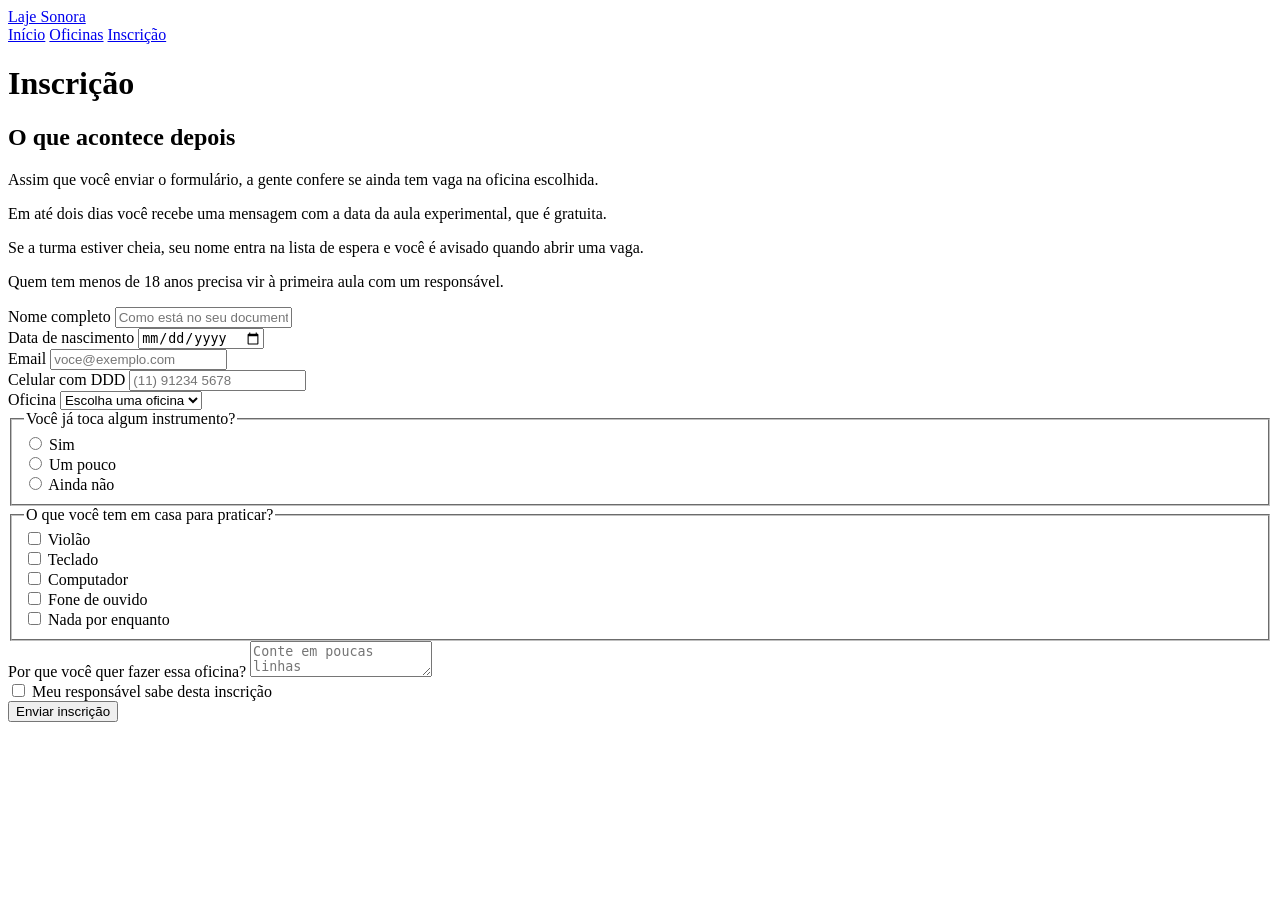
==== inscricao.html @ 4d18025b "Formulário de inscrição" ====
<!DOCTYPE html>
<html lang="pt-BR">
<head>
    <meta charset="UTF-8">
    <meta name="viewport" content="width=device-width, initial-scale=1.0">
    <link rel="stylesheet" href="./inscricao.css">
    <link rel="preconnect" href="https://fonts.googleapis.com">
    <link rel="preconnect" href="https://fonts.gstatic.com" crossorigin>
    <link href="https://fonts.googleapis.com/css2?family=Archivo:ital,wght@0,100..900;1,100..900&family=Big+Shoulders:opsz,wght@10..72,100..900&display=swap" rel="stylesheet">
    <title>Laje Sonora | Inscrição</title>
</head>
<body>
    <header class="conteudo topo">
        <a href="./index.html" class="logo">Laje Sonora</a>
        <nav class="menu">
            <a href="./index.html">Início</a>
            <a href="./oficinas.html">Oficinas</a>
            <a href="./inscricao.html" class="atual">Inscrição</a>
        </nav>
    </header>

    <main class="conteudo">
        <h1 class="titulo-pagina">Inscrição</h1>

        <div class="inscricao">
            <section class="explicacao">
                <h2>O que acontece depois</h2>

                <p>Assim que você enviar o formulário, a gente confere se ainda tem vaga na oficina escolhida.</p>

                <p>Em até dois dias você recebe uma mensagem com a data da aula experimental, que é gratuita.</p>

                <p>Se a turma estiver cheia, seu nome entra na lista de espera e você é avisado quando abrir uma vaga.</p>

                <p class="aviso">Quem tem menos de 18 anos precisa vir à primeira aula com um responsável.</p>
            </section>
            <form class="formulario action="#" method="post"">
                 <div class="linha">
                    <div class="campo">
                        <label for="nome">Nome completo</label>
                        <input type="text"
                            id="nome"
                            name="nome"
                            placeholder="Como está no seu documento"
                            required>
                    </div>
                     <div class="campo">
                        <label for="nascimento">Data de nascimento</label>
                         <input type="date"
                            id="nascimento"
                            name="nascimento"
                            required>
                    </div>
                    <div class="linha">
                    <div class="campo">
                        <label for="email">Email</label>
                        <input type="email"
                            id="email"
                            name="email"
                            placeholder="voce@exemplo.com"
                            required>
                    </div>
                    <div class="campo">
                        <label for="telefone">Celular com DDD</label>
                        <input type="tel"
                            id="telefone"
                            name="telefone"
                            placeholder="(11) 91234 5678"
                            required>
                    </div>
                </div>
                <div class="campo">
                    <label for="oficina">Oficina</label>
                    <select id="oficina" name="oficina" required>
                        <option value="">Escolha uma oficina</option>
                        <option value="violao">Violão do zero</option>
                        <option value="beats">Produção de beats</option>
                        <option value="canto">Canto em grupo</option>
                        <option value="teclado">Teclado e harmonia</option>
                        <option value="bateria">Bateria e percussão</option>
                        <option value="gravacao">Gravação no celular</option>
                    </select>
                </div>
                <fieldset class="grupo">
                    <legend>Você já toca algum instrumento?</legend>
                    <div class="opcoes">
                        <div class="opcao">
                            <input type="radio" id="tocaSim" name="toca" value="sim">
                            <label for="tocaSim">Sim</label>
                        </div>
                        <div class="opcao">
                            <input type="radio" id="tocaPouco" name="toca" value="pouco">
                            <label for="tocaPouco">Um pouco</label>
                        </div>
                        <div class="opcao">
                            <input type="radio" id="tocaNao" name="toca" value="nao">
                            <label for="tocaNao">Ainda não</label>
                        </div>
                    </div>
                </fieldset>
                <fieldset class="grupo">
                    <legend>O que você tem em casa para praticar?</legend>
                    <div class="opcoes">
                        <div class="opcao">
                            <input type="checkbox" id="temViolao" name="tem" value="violao">
                            <label for="temViolao">Violão</label>
                        </div>
                        <div class="opcao">
                            <input type="checkbox" id="temTeclado" name="tem" value="teclado">
                            <label for="temTeclado">Teclado</label>
                        </div>
                        <div class="opcao">
                            <input type="checkbox" id="temComputador" name="tem" value="computador">
                            <label for="temComputador">Computador</label>
                        </div>
                        <div class="opcao">
                            <input type="checkbox" id="temFone" name="tem" value="fone">
                            <label for="temFone">Fone de ouvido</label>
                        </div>
                        <div class="opcao">
                            <input type="checkbox" id="temNada" name="tem" value="nada">
                            <label for="temNada">Nada por enquanto</label>
                        </div>
                    </div>
                </fieldset>
                <div class="campo">
                    <label for="motivo">Por que você quer fazer essa oficina?</label>
                    <textarea id="motivo"
                        name="motivo"
                        placeholder="Conte em poucas linhas"
                    ></textarea>
                </div>
                <div class="opcao">
                    <input type="checkbox"
                        id="responsavel"
                        name="responsavel"
                        required>
                    <label for="responsavel">Meu responsável sabe desta inscrição</label>
                </div>
                <div>
                    <button class="botao" type="submit">Enviar inscrição</button>
                </div>
            </form>
        </div>
    </main>   
</body>
</html>
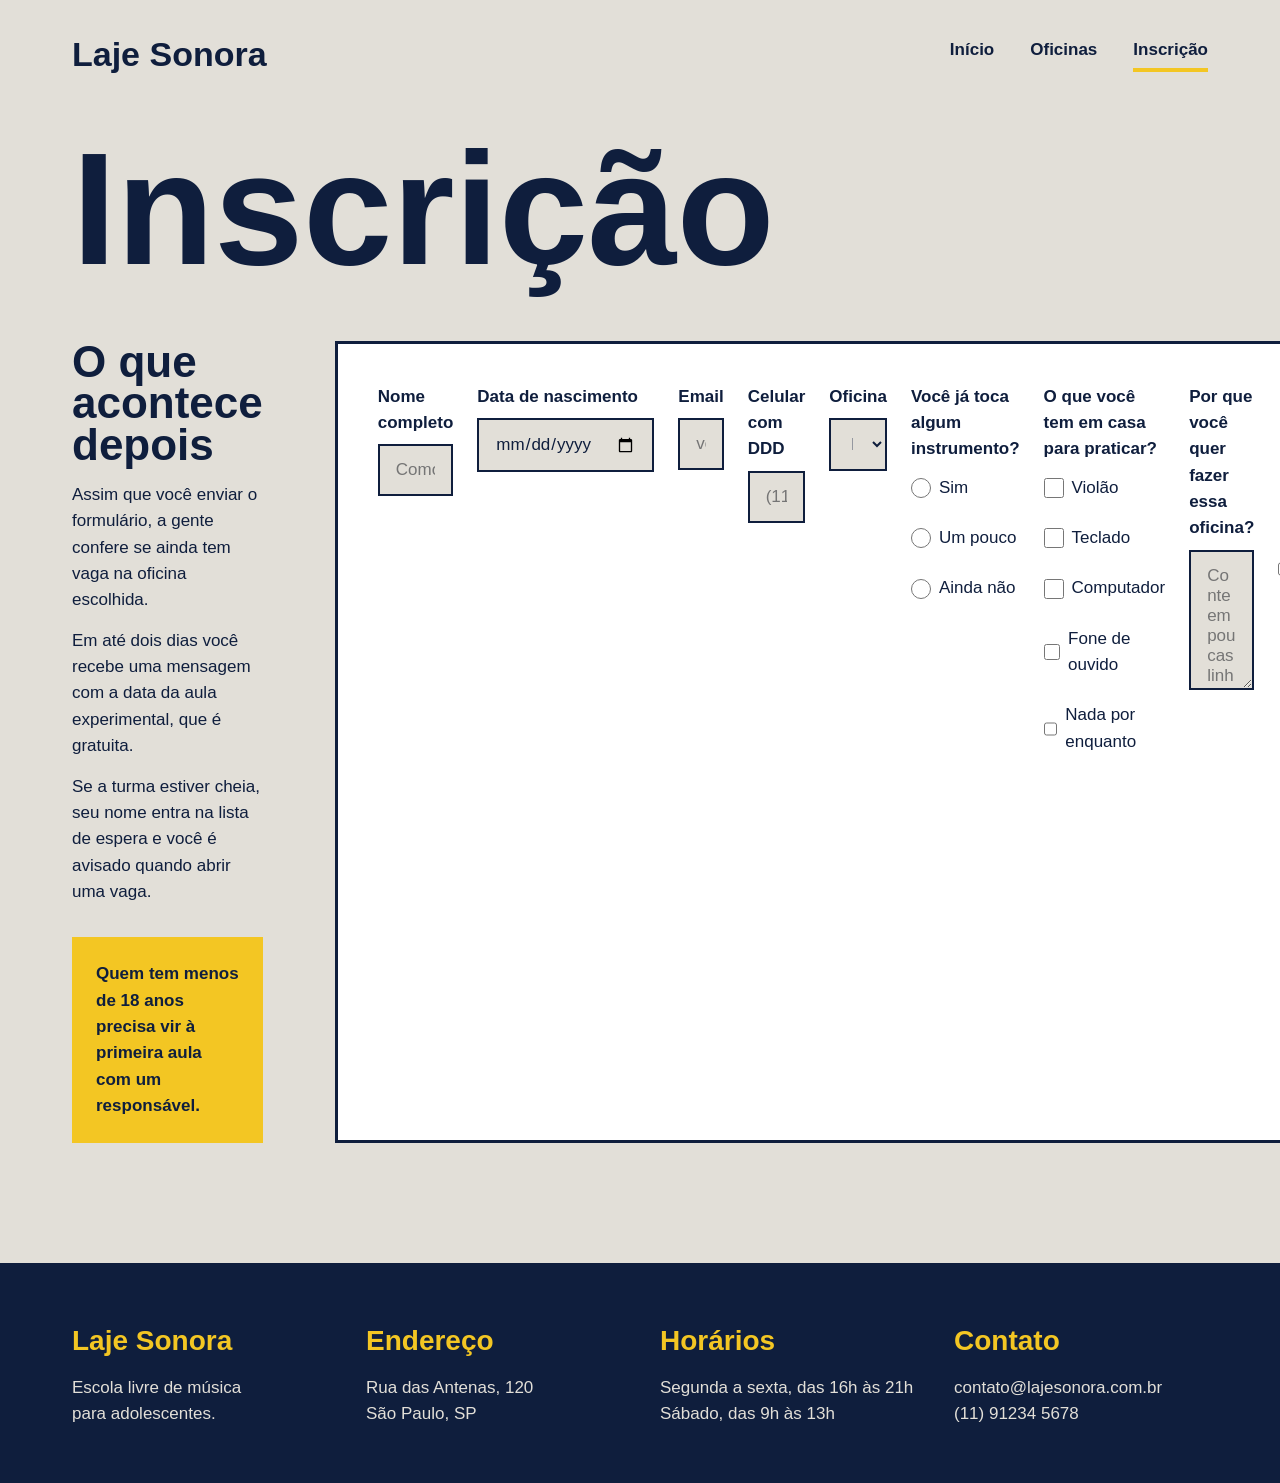
==== commit 55ebea00: "Página de inscrição pronta" ====
--- a/inscricao.html
+++ b/inscricao.html
@@ -142,6 +142,26 @@
                 </div>
             </form>
         </div>
-    </main>   
+    </main> 
+    <footer class="rodape">
+    <div class="conteudo rodape-colunas">
+        <div class="rodape-coluna"> 
+            <h4>Laje Sonora</h4>
+            <p>Escola livre de música <br>para adolescentes.</p>
+        </div>
+        <div class="rodape-coluna"> 
+            <h4>Endereço</h4>
+            <p>Rua das Antenas, 120 <br>São Paulo, SP</p>
+        </div>
+        <div class="rodape-coluna"> 
+            <h4>Horários</h4>
+            <p>Segunda a sexta, das 16h às 21h<br>Sábado, das 9h às 13h</p>
+        </div>
+        <div class="rodape-coluna"> 
+            <h4>Contato</h4>
+            <p>contato@lajesonora.com.br<br>(11) 91234 5678</p>
+        </div>
+    </div>
+    </footer>  
 </body>
 </html>
--- a/inscricao.css
+++ b/inscricao.css
@@ -0,0 +1,195 @@
+* {
+  margin: 0;
+  padding: 0;
+  box-sizing: border-box;
+}
+:root {
+  --concreto: #E2DFD8;
+  --concreto-escuro: #CBC7BE;
+  --tinta: #0F1E3D;
+  --caixa-dagua: #1F5FBF;
+  --fita: #F3C623;
+  --branco: #FFFFFF;
+
+  --fonte-cartaz: "Big Shoulders", "Arial Narrow", sans-serif;
+  --fonte-texto: "Archivo", Arial, sans-serif;
+}
+body {
+  background-color: var(--concreto);
+  color: var(--tinta);
+  font-family: var(--fonte-texto);
+  font-size: 17px;
+  line-height: 1.55;
+}
+a {
+  color: inherit;
+}
+h1, h2, h3 {
+  font-family: var(--fonte-cartaz);
+  font-weight: 900;
+  line-height: 0.95;
+}
+.conteudo {
+  max-width: 1200px;
+  margin-inline: auto;
+  padding-inline: 32px;
+}
+.topo {
+  padding-block: 28px;
+  display: flex;
+  justify-content: space-between;
+  align-items: center;
+}
+.logo {
+  font-family: var(--fonte-cartaz);
+  font-size: 34px;
+  font-weight: 900;
+  text-decoration: none;
+}
+.menu {
+  display: flex;
+  gap: 36px;
+}
+.menu a {
+  font-weight: 600;
+  text-decoration: none;
+  padding-bottom: 4px;
+  border-bottom: 4px solid transparent;
+}
+.menu a:hover {
+  border-bottom-color: var(--tinta);
+}
+.menu a.atual {
+  border-bottom-color: var(--fita);
+}
+.rodape {
+  margin-top: 120px;
+  background-color: var(--tinta);
+  color: var(--concreto);
+  padding-block: 56px;
+}
+.rodape-colunas {
+  display: flex;
+  gap: 40px;
+}
+.rodape-coluna {
+  flex: 1;
+}
+.rodape h4 {
+  font-family: var(--fonte-cartaz);
+  font-size: 28px;
+  color: var(--fita);
+  margin-bottom: 12px;
+}
+.titulo-pagina {
+  font-size: 160px;
+  margin-top: 24px;
+}
+.botao {
+  background-color: var(--tinta);
+  color: var(--branco);
+  font-weight: 700;
+  text-decoration: none;
+  padding: 16px 28px;
+  border: none;
+  font-family: var(--fonte-texto);
+  font-size: 17px;
+  cursor: pointer;
+}
+.botao:hover {
+  background-color: var(--caixa-dagua);
+}
+.inscricao {
+  margin-top: 56px;
+  display: flex;
+  gap: 72px;
+}
+.explicacao {
+  flex: 1;
+}
+.explicacao h2 {
+  font-size: 44px;
+  margin-bottom: 16px;
+}
+.explicacao p + p {
+  margin-top: 14px;
+}
+.explicacao .aviso {
+  margin-top: 32px;
+  padding: 24px;
+  background-color: var(--fita);
+  font-weight: 600;
+}
+.formulario {
+  background-color: var(--branco);
+  border: 3px solid var(--tinta);
+  padding: 40px;
+  flex: 2;
+  display: flex;
+  flex-direction: column;
+  gap: 28px;
+}
+.linha {
+  display: flex;
+  gap: 24px;
+}
+.campo {
+  flex: 1;
+  display: flex;
+  flex-direction: column;
+  gap: 8px;
+}
+.grupo legend {
+  margin-bottom: 12px;
+}
+.opcoes {
+  display: flex;
+  flex-wrap: wrap;
+  gap: 24px;
+}
+.opcao {
+  display: flex;
+  align-items: center;
+  gap: 8px;
+}
+.formulario label,
+.formulario legend {
+  font-weight: 700;
+}
+.formulario fieldset {
+  border: none;
+}
+.formulario input[type="text"],
+.formulario input[type="email"],
+.formulario input[type="tel"],
+.formulario input[type="date"],
+.formulario select,
+.formulario textarea {
+     width: 100%;
+  padding: 14px 16px;
+  border: 2px solid var(--tinta);
+  background-color: var(--concreto);
+  font-family: var(--fonte-texto);
+  font-size: 17px;
+  color: var(--tinta);
+}
+.formulario input:focus,
+.formulario select:focus,
+.formulario textarea:focus {
+  outline: 3px solid var(--caixa-dagua);
+  outline-offset: 2px;
+  background-color: var(--branco);
+}
+.formulario textarea {
+  height: 140px;
+  resize: vertical;
+}
+.formulario .opcao label {
+  font-weight: 500;
+}
+.formulario input[type="radio"],
+.formulario input[type="checkbox"] {
+  width: 20px;
+  height: 20px;
+  accent-color: var(--caixa-dagua);
+}
